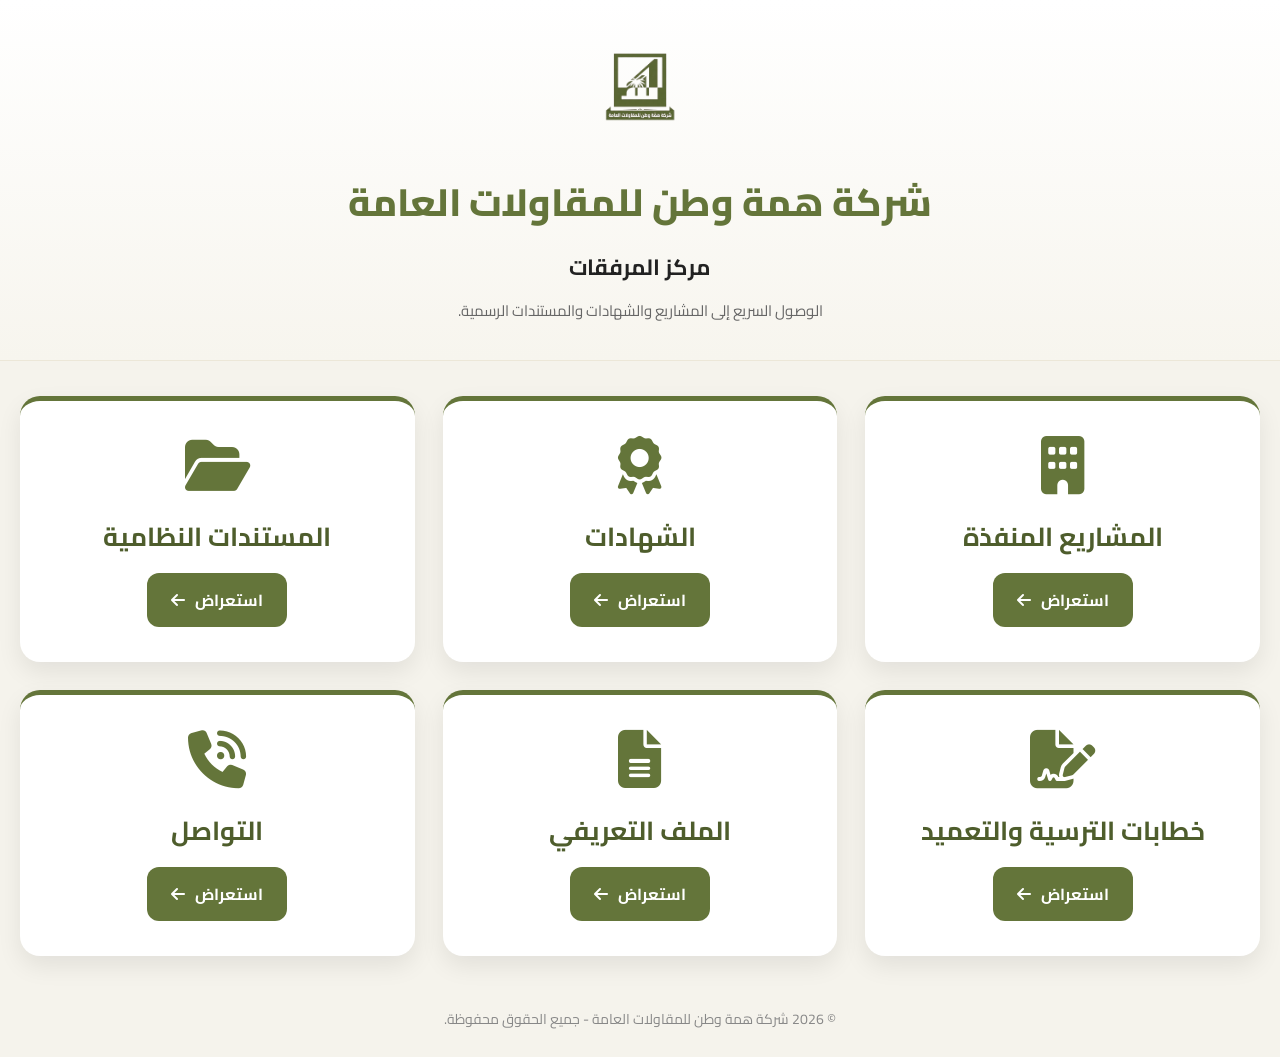
==== index.html @ 1d114498 "Initial website upload" ====
<!DOCTYPE html>
<html lang="ar" dir="rtl">

<head>

    <meta charset="UTF-8">

    <meta name="viewport" content="width=device-width, initial-scale=1.0">

    <title>شركة همة وطن للمقاولات العامة | مركز المرفقات</title>

    <link rel="preconnect" href="https://fonts.googleapis.com">

    <link rel="preconnect" href="https://fonts.gstatic.com" crossorigin>

    <link href="https://fonts.googleapis.com/css2?family=Cairo:wght@300;400;600;700;800&display=swap" rel="stylesheet">

    <link rel="stylesheet" href="https://cdnjs.cloudflare.com/ajax/libs/font-awesome/6.7.2/css/all.min.css">

    <link rel="stylesheet" href="assets/css/style.css">

</head>

<body>

    <header class="hero">

        <img src="assets/images/logo.png" alt="شركة همة وطن" class="logo">

        <h1>شركة همة وطن للمقاولات العامة</h1>

        <h2>مركز المرفقات</h2>

        <p>الوصول السريع إلى المشاريع والشهادات والمستندات الرسمية.</p>

    </header>

    <main class="cards">

        <div class="card">

            <i class="fa-solid fa-building card-icon"></i>

            <h2>المشاريع المنفذة</h2>

            <a href="projects.html" class="btn">
                استعراض
                <i class="fa-solid fa-arrow-left"></i>
            </a>

        </div>

        <div class="card">

            <i class="fa-solid fa-award card-icon"></i>

            <h2>الشهادات</h2>

            <a href="certificates.html" class="btn">
                استعراض
                <i class="fa-solid fa-arrow-left"></i>
            </a>

        </div>

        <div class="card">

            <i class="fa-solid fa-folder-open card-icon"></i>

            <h2>المستندات النظامية</h2>

            <a href="documents.html" class="btn">
                استعراض
                <i class="fa-solid fa-arrow-left"></i>
            </a>

        </div>

        <div class="card">

            <i class="fa-solid fa-file-signature card-icon"></i>

            <h2>خطابات الترسية والتعميد</h2>

            <a href="awards.html" class="btn">
                استعراض
                <i class="fa-solid fa-arrow-left"></i>
            </a>

        </div>

        <div class="card">

            <i class="fa-solid fa-file-lines card-icon"></i>

            <h2>الملف التعريفي</h2>

            <a href="profile.html" class="btn">
                استعراض
                <i class="fa-solid fa-arrow-left"></i>
            </a>

        </div>

        <div class="card">

            <i class="fa-solid fa-phone-volume card-icon"></i>

            <h2>التواصل</h2>

            <a href="contact.html" class="btn">
                استعراض
                <i class="fa-solid fa-arrow-left"></i>
            </a>

        </div>

    </main>

    <footer>

        <p>© 2026 شركة همة وطن للمقاولات العامة - جميع الحقوق محفوظة.</p>

    </footer>

    <script src="assets/js/script.js"></script>

</body>

</html>
---- assets/css/style.css ----
/* ===================================================
   Himmat Watan - Attachment Center
   Version 2.0
=================================================== */

*{
    margin:0;
    padding:0;
    box-sizing:border-box;
}

:root{

    --primary:#64753A;
    --primary-dark:#4E5D2C;
    --secondary:#F5F3EC;
    --white:#FFFFFF;
    --text:#2F2F2F;
    --gray:#777;

}

body{

    direction:rtl;

    font-family:"Cairo",sans-serif;

    background:var(--secondary);

    color:var(--text);

}

/* ================= Header ================= */

.hero{

    text-align:center;

    padding:35px 20px;

    background:linear-gradient(180deg,#FFFFFF,#F7F5EE);

    border-bottom:1px solid #ECE7D8;

}

.logo{

    width:110px;

    margin-bottom:18px;

}
.logo{
    transition: .3s ease;
    cursor:pointer;
}

.logo:hover{
    transform:scale(1.05);
}

.hero h1{

    font-size:38px;

    color:var(--primary);

    font-weight:800;

    margin-bottom:8px;

}

.hero h2{

    font-size:22px;

    color:#222;

    margin-bottom:8px;

}

.hero p{

    font-size:15px;

    color:#666;

}

/* ================= Cards ================= */

.cards{

    max-width:1300px;

    margin:35px auto;

    padding:0 20px;

    display:grid;

    grid-template-columns:repeat(auto-fit,minmax(320px,1fr));

    gap:28px;

}

.card{

    background:var(--white);

    border-radius:20px;

    padding:35px 30px;

    text-align:center;

    border-top:5px solid var(--primary);

    box-shadow:0 10px 25px rgba(0,0,0,.08);

    transition:.35s;

}

.card:hover{

    transform:translateY(-8px);

    box-shadow:0 18px 40px rgba(0,0,0,.14);

}

.card-icon{

    font-size:58px;

    color:var(--primary);

    margin-bottom:18px;

}

.card h2{

    font-size:26px;

    color:var(--primary-dark);

    margin-bottom:12px;

}

.card p{

    color:#777;

    font-size:15px;

    margin-bottom:25px;

    line-height:1.8;

}

/* ================= Button ================= */

.btn{

    display:inline-flex;

    align-items:center;

    gap:10px;

    padding:12px 24px;

    background:var(--primary);

    color:white;

    text-decoration:none;

    border-radius:12px;

    font-weight:700;

    transition:.3s;

}

.btn:hover{

    background:var(--primary-dark);

    transform:scale(1.04);

}

/* ================= Footer ================= */

footer{

    margin:50px 0 25px;

    text-align:center;

    color:#888;

    font-size:14px;

}

/* ================= Responsive ================= */

@media(max-width:768px){

.hero{

padding:25px 15px;

}

.logo{

width:80px;

}

.hero h1{

font-size:28px;

}

.hero h2{

font-size:18px;

}

.cards{

grid-template-columns:1fr;

padding:15px;

}

.card{

padding:30px 20px;

}
/* ===========================
   Back Home Button
=========================== */

.back-home{
    text-align:center;
    margin:40px 0;
}

.back-home .btn{
    display:inline-flex;
    align-items:center;
    gap:10px;
}

}
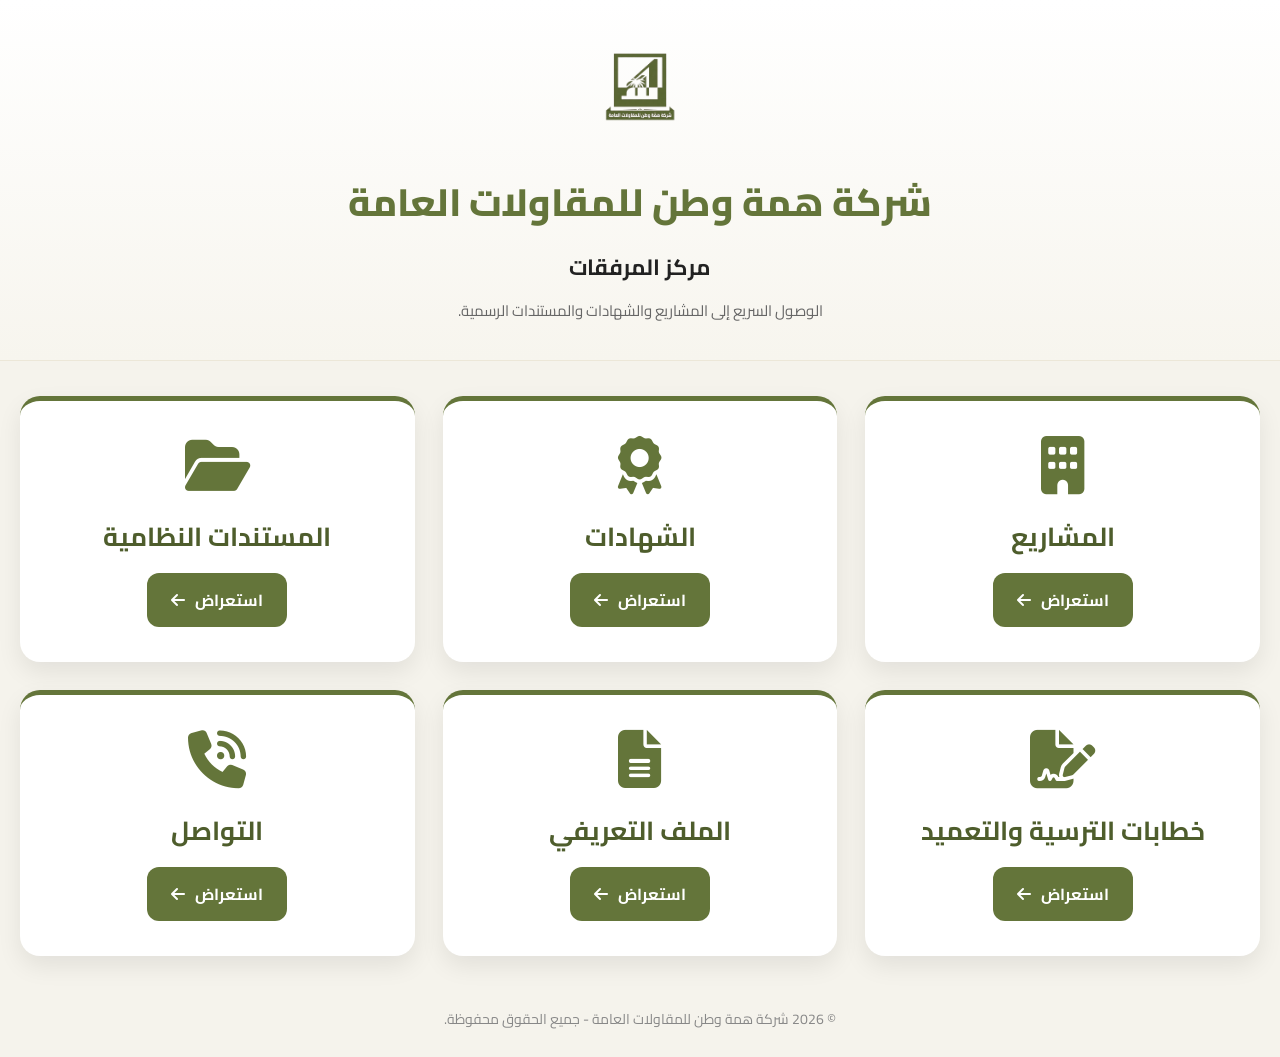
==== commit 631ef404: "Updated PDF file" ====
--- a/index.html
+++ b/index.html
@@ -41,7 +41,7 @@
 
             <i class="fa-solid fa-building card-icon"></i>
 
-            <h2>المشاريع المنفذة</h2>
+            <h2>المشاريع</h2>
 
             <a href="projects.html" class="btn">
                 استعراض
